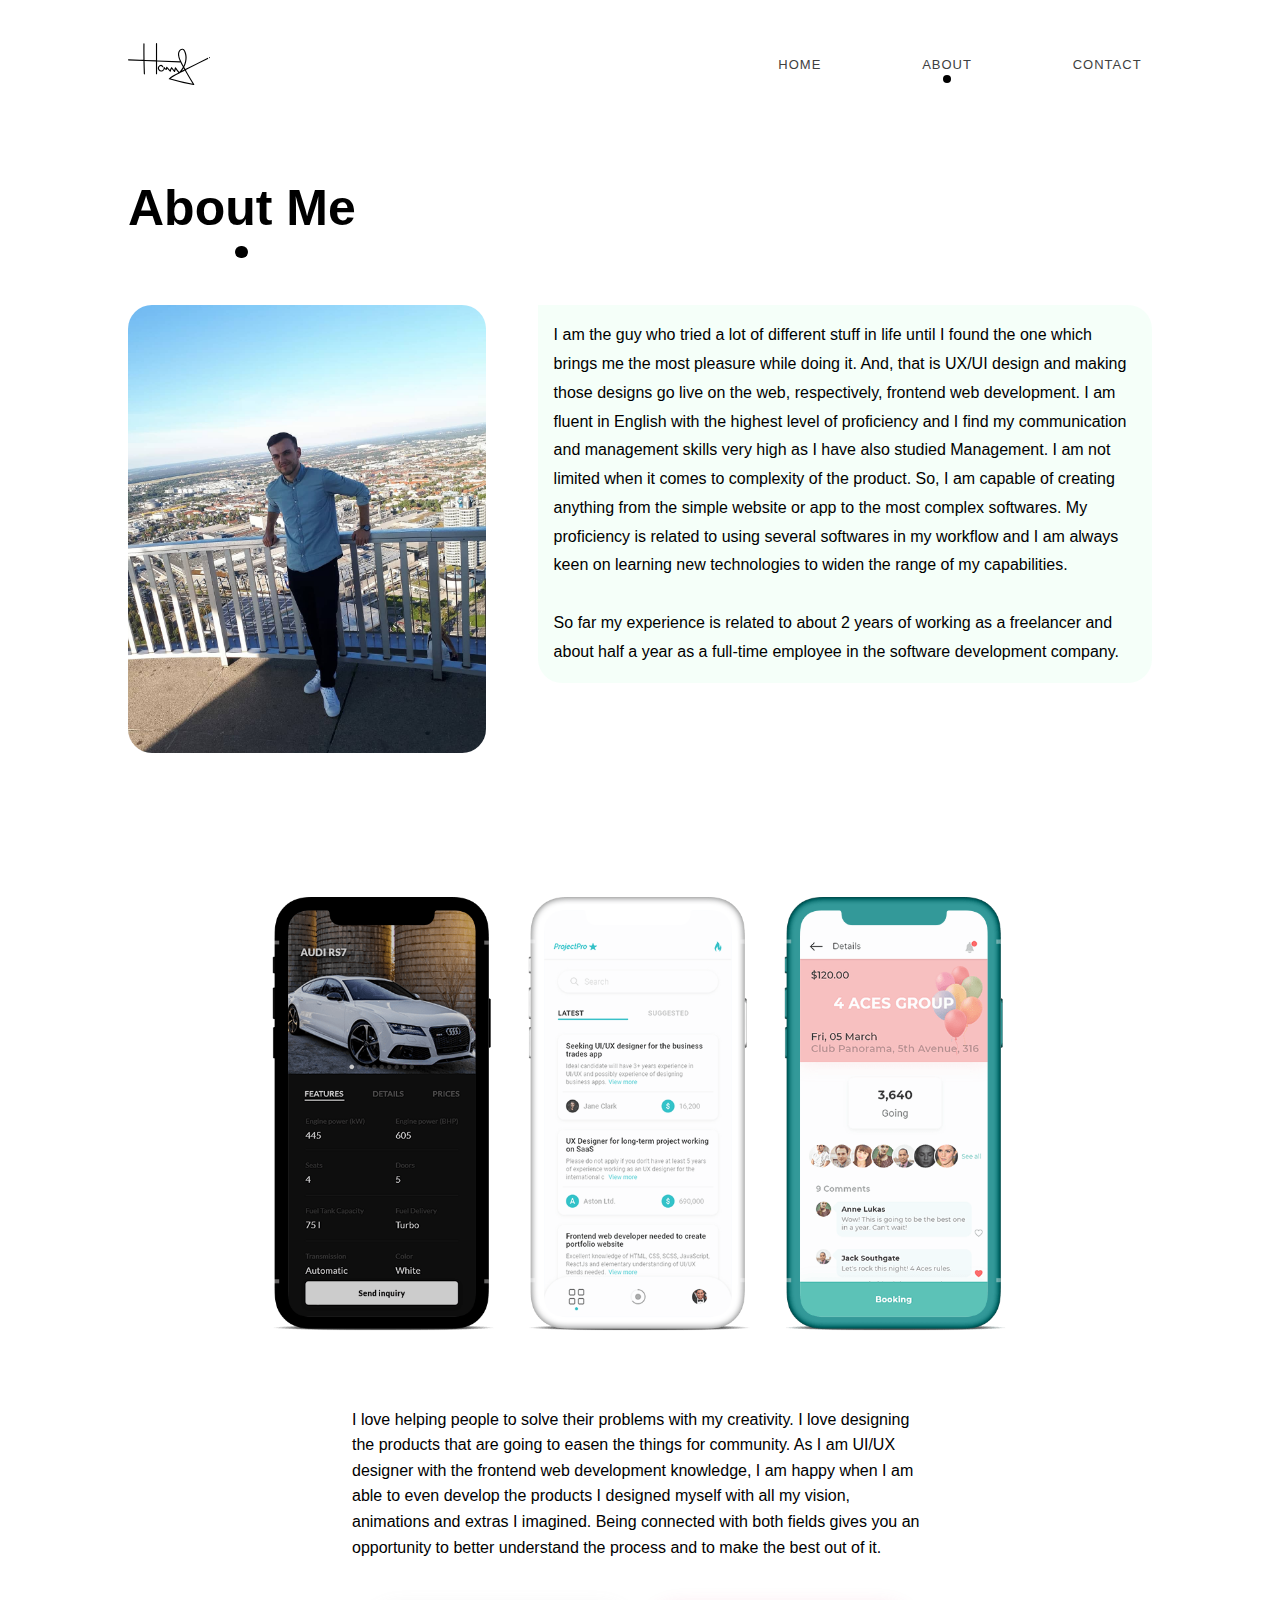
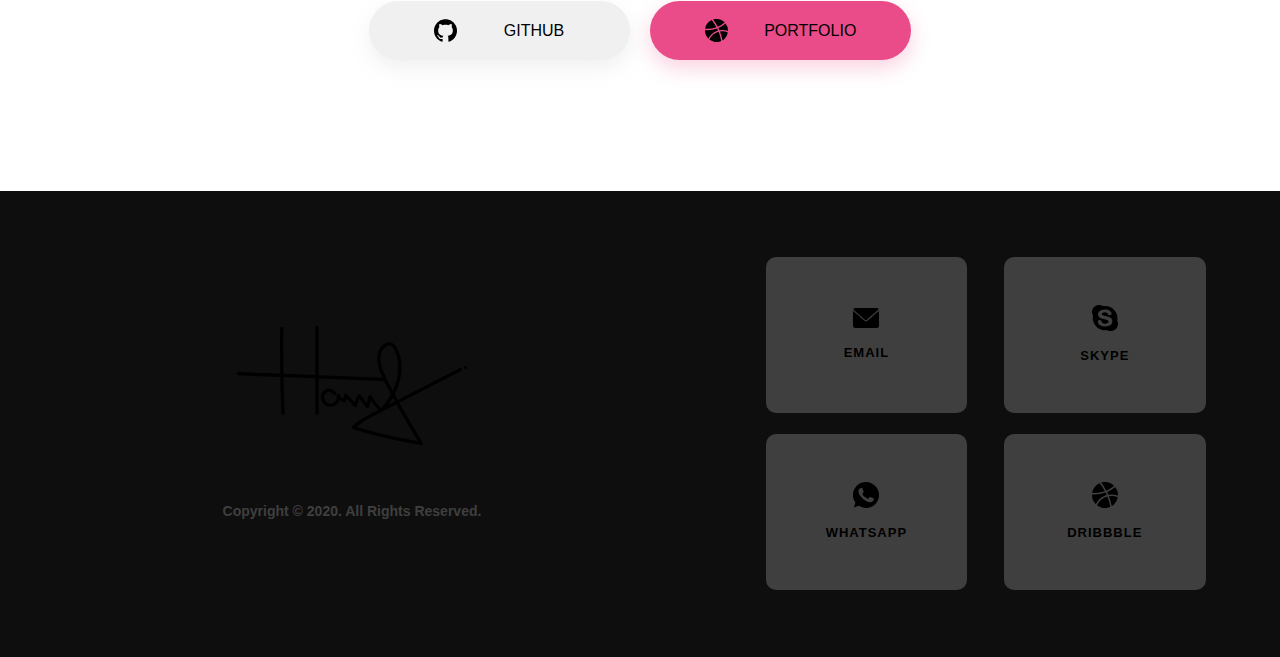
==== about.html @ 8ff00da6 "Add files via upload" ====
<!DOCTYPE html>
<html lang="en">
  <head>
    <meta charset="UTF-8" />
    <meta name="viewport" content="width=device-width, initial-scale=1.0" />
    <meta http-equiv="X-UA-Compatible" content="ie=edge" />
    <meta name="description" content="UX/UI Designer and Frontend Developer" />
    <meta
      name="keywords"
      content="UI,UX,Design,Frontend Development,Frontend Web Development"
    />
    <meta name="author" content="Hasan Softic" />
    <link rel="stylesheet" href="../scss/main.css" />
    <title>Hasan Softic | UX/UI Designer and Frontend Web Developer</title>
  </head>
  <body>
    <!-- Navbar -->
    <header class="nav-container">
      <div id="nav">
      <div class="logo">
        <img src="./assets/logo.svg" alt="signature" />
      </div>
      <div class="js-toggle">
        <div class="line-1"></div>
        <div class="line-2"></div>
      </div>
      <ul class="nav-links">
        <li>
          <a href="index.html">Home</a>
        </li>
        <li class="active">
          <a href="about.html">About</a>
          <div class="circle"></div>
        </li>
        <li>
          <a href="contact.html">Contact</a>
        </li>
      </ul>
    </div>
    </header>
    <main class="wrapper">
      <div class="title">
        <div><h1>About Me</h1></div>
        <div class="divider"></div>
      </div>
      <div class="flex-row">
        <img src="./assets/hasan.jpg" alt="hasansoftic" />
        <p>
          I am the guy who tried a lot of different stuff in life until I found
          the one which brings me the most pleasure while doing it. And, that is
          UX/UI design and making those designs go live on the web,
          respectively, frontend web development. I am fluent in English with
          the highest level of proficiency and I find my communication and
          management skills very high as I have also studied Management. I am
          not limited when it comes to complexity of the product. So, I am
          capable of creating anything from the simple website or app to the
          most complex softwares. My proficiency is related to using several
          softwares in my workflow and I am always keen on learning new
          technologies to widen the range of my capabilities.<br /><br />So far
          my experience is related to about 2 years of working as a freelancer
          and about half a year as a full-time employee in the software
          development company.
        </p>
      </div>
    </main>
    <section class="design">
      <div class="mockups">
        <img src="./assets/black.png" alt="blackmockup" />
        <img src="./assets/white.png" alt="whitemockup" />
        <img src="./assets/green.png" alt="greenmockup" />
      </div>
      <div class="design-info">
        <p>
          I love helping people to solve their problems with my creativity. I
          love designing the products that are going to easen the things for
          community. As I am UI/UX designer with the frontend web development
          knowledge, I am happy when I am able to even develop the products I
          designed myself with all my vision, animations and extras I imagined.
          Being connected with both fields gives you an opportunity to better
          understand the process and to make the best out of it.
        </p>
      </div>
      <div class="buttons">
      <a href="https://github.com/ha7ans" target="_blank">
        <button class="github">
          <img src="./assets/github.svg" alt="github" />
          Github
        </button>
      </a>
      <a href="https://dribbble.com/ha7an" target="_blank">
        <button class="dribbble">
          <img src="./assets/dribbble.svg" alt="dribbble" />
          Portfolio
        </button>
      </a>
    </div>
    </section>
    <footer>
      <div class="copyright">
        <img class="logo" src="./assets/logo.svg" alt="signature" />
        <p>Copyright &copy; 2020. All Rights Reserved.</p>
      </div>
      <div class="contact">
        <a href="mailto:hasan_softic@hotmail.com?subject="Project">
        <div class="card email">
          <img src="./assets/mail.svg" alt="email" />
          <h5>Email</h5>
        </div>
      </a>
        <a href="skype:hasan_softic?chat">
          <div class="card skype">
            <img src="./assets/skype.svg" alt="skype" />
            <h5>Skype</h5>
          </div>
        </a>
        <a
          href="https://api.whatsapp.com/send?phone=38761412992"
          target="_blank"
        >
          <div class="card whatsapp">
            <img src="./assets/whatsapp.svg" alt="whatsapp" />
            <h5>Whatsapp</h5>
          </div>
        </a>
        <a href="https://dribbble.com/ha7an" target="_blank">
          <div class="card dribbble">
            <img src="./assets/dribbble.svg" alt="dribbble" />
            <h5>Dribbble</h5>
          </div>
        </a>
      </div>
    </footer>
    <script src="./nav.js"></script>
  </body>
</html>
---- scss/main.css ----
a:focus,
button:focus {
  outline: none;
}

input:focus,
textarea:focus {
  outline: 1px solid #000;
}

.logo {
  width: 8%;
}

img {
  width: 100%;
  border: none;
}

.pro-image {
  width: 5em;
  margin-bottom: 15%;
}

.contact img {
  width: 2em;
  margin-bottom: 10%;
}

li {
  list-style: none;
  padding-left: 8rem;
}

a {
  cursor: pointer;
  outline: none;
  width: 100%;
  text-transform: uppercase;
  text-decoration: none;
  font-size: 1.3rem;
  color: #3f3f3f;
  font-weight: 400;
  letter-spacing: 1px;
  padding: 0.2em 0.8em;
  -webkit-tap-highlight-color: rgba(0, 0, 0, 0);
}

.circle {
  background: #000;
  width: 0.5em;
  height: 0.5em;
  border-radius: 50%;
  margin: auto;
  -webkit-animation: animate ease-in-out 2s;
          animation: animate ease-in-out 2s;
}

@-webkit-keyframes animate {
  0% {
    background-color: #fff;
    border-radius: 0;
  }
  50% {
    background-color: #999;
    border-radius: 20%;
  }
  100% {
    background-color: #000;
    border-radius: 50%;
  }
}

@keyframes animate {
  0% {
    background-color: #fff;
    border-radius: 0;
  }
  50% {
    background-color: #999;
    border-radius: 20%;
  }
  100% {
    background-color: #000;
    border-radius: 50%;
  }
}

.divider {
  width: 0.8em;
  height: 0.8em;
  background: #000;
  border-radius: 50%;
  margin: 1% auto 7%;
}

* {
  margin: 0;
  padding: 0;
  -webkit-box-sizing: border-box;
          box-sizing: border-box;
}

html,
body {
  margin: 0;
  padding: 0;
  overflow-x: hidden;
}

html {
  font-size: 10px;
}

body {
  font-family: "Montserrat", sans-serif;
  width: 100%;
  font-size: 1.6rem;
  line-height: 1.4;
  position: relative;
}

/* Navbar */
.nav-container {
  max-width: 80%;
  margin: 0 auto;
}

.nav-container #nav {
  width: 100%;
  height: 15vh;
  display: -webkit-box;
  display: -ms-flexbox;
  display: flex;
  -webkit-box-pack: justify;
      -ms-flex-pack: justify;
          justify-content: space-between;
  -webkit-box-align: center;
      -ms-flex-align: center;
          align-items: center;
}

.nav-container .nav-links {
  display: -webkit-box;
  display: -ms-flexbox;
  display: flex;
  -webkit-box-pack: justify;
      -ms-flex-pack: justify;
          justify-content: space-between;
}

/* Main Section */
main {
  width: 80%;
  display: -webkit-box;
  display: -ms-flexbox;
  display: flex;
  -webkit-box-pack: justify;
      -ms-flex-pack: justify;
          justify-content: space-between;
  margin: 3% auto -2%;
}

main .main-section {
  width: 100%;
}

main .main-section h5 {
  font-size: 1.4rem;
  font-weight: 700;
  margin-bottom: 1em;
}

main .main-section h2 {
  font-size: 3.3rem;
  line-height: 1;
  text-transform: uppercase;
  margin-bottom: 4rem;
  letter-spacing: 0.1rem;
  background: #9cfcc5;
  background: -webkit-gradient(linear, left top, right top, from(#9cfcc5), color-stop(20%, #fff), to(#fff));
  background: linear-gradient(90deg, #9cfcc5 0%, #fff 20%, #fff 100%);
  border: none;
  border-radius: 5px;
  padding: 0.6rem 1rem;
}

main .main-section p {
  font-size: 1.6rem;
  color: #3f3f3f;
  font-weight: 400;
  margin-bottom: 0.5em;
}

main .main-section .button {
  width: 50%;
  border: 1px solid #000;
  border-radius: 50px;
  padding: 2%;
  margin-top: 8%;
}

main .main-section .button:hover {
  background: #9cfcc5;
  border: none;
  -webkit-box-shadow: 0 6px 16px rgba(156, 252, 197, 0.2);
          box-shadow: 0 6px 16px rgba(156, 252, 197, 0.2);
}

main .main-section .button a {
  display: -webkit-box;
  display: -ms-flexbox;
  display: flex;
  -webkit-box-pack: center;
      -ms-flex-pack: center;
          justify-content: center;
  color: #000;
  font-weight: 600;
}

main .main-section .myimage {
  width: 40%;
  border-radius: 50%;
  padding: 5%;
  background: -webkit-gradient(linear, left bottom, left top, from(rgba(156, 252, 197, 0.25)), color-stop(50%, #fff), to(#fff));
  background: linear-gradient(360deg, rgba(156, 252, 197, 0.25) 0%, #fff 50%, #fff 100%);
}

/* Why Me Section */
.why-me {
  width: 90%;
  margin: 0 auto 5%;
  padding: 5%;
}

.why-me h4 {
  color: #000;
  font-size: 1.8rem;
  letter-spacing: 0.5px;
  display: -webkit-box;
  display: -ms-flexbox;
  display: flex;
  -webkit-box-pack: center;
      -ms-flex-pack: center;
          justify-content: center;
}

.why-me h3 {
  font-size: 1.6rem;
  color: #000;
  text-transform: uppercase;
  margin-bottom: 3%;
}

.why-me p {
  font-size: 1.5rem;
  color: #3f3f3f;
  font-weight: 400;
  text-align: center;
}

.pro {
  width: 30%;
  background: #fff;
  border-radius: 5%;
  -webkit-box-shadow: 0 3px 9px rgba(128, 128, 128, 0.1);
          box-shadow: 0 3px 9px rgba(128, 128, 128, 0.1);
  padding: 5%;
  display: -webkit-box;
  display: -ms-flexbox;
  display: flex;
  -webkit-box-orient: vertical;
  -webkit-box-direction: normal;
      -ms-flex-direction: column;
          flex-direction: column;
  -webkit-box-pack: center;
      -ms-flex-pack: center;
          justify-content: center;
  -webkit-box-align: center;
      -ms-flex-align: center;
          align-items: center;
  -webkit-transition: 1s all ease-in-out;
  transition: 1s all ease-in-out;
}

.pro:hover {
  -webkit-box-shadow: 0 30px 60px rgba(128, 128, 128, 0.1);
          box-shadow: 0 30px 60px rgba(128, 128, 128, 0.1);
}

.flex-row {
  display: -webkit-box;
  display: -ms-flexbox;
  display: flex;
  -webkit-box-pack: justify;
      -ms-flex-pack: justify;
          justify-content: space-between;
}

/* My Approach */
.my-approach {
  display: -webkit-box;
  display: -ms-flexbox;
  display: flex;
  -webkit-box-pack: space-evenly;
      -ms-flex-pack: space-evenly;
          justify-content: space-evenly;
  -webkit-box-align: center;
      -ms-flex-align: center;
          align-items: center;
  padding: 0 10%;
  margin-bottom: 5%;
}

.my-approach .approach {
  width: 50%;
  display: -webkit-box;
  display: -ms-flexbox;
  display: flex;
  -webkit-box-pack: space-evenly;
      -ms-flex-pack: space-evenly;
          justify-content: space-evenly;
  -webkit-box-align: center;
      -ms-flex-align: center;
          align-items: center;
}

.my-approach .approach p {
  width: 75%;
  background: rgba(156, 252, 197, 0.1);
  padding: 1em;
  border-radius: 1em;
  font-size: 1.6rem;
  color: #000;
  font-weight: 400;
  line-height: 1.8;
}

.my-approach .mockup {
  width: 40%;
}

/* Footer */
footer {
  width: 100%;
  background: #0e0e0e;
  display: -webkit-box;
  display: -ms-flexbox;
  display: flex;
  -webkit-box-pack: justify;
      -ms-flex-pack: justify;
          justify-content: space-between;
  -webkit-box-align: center;
      -ms-flex-align: center;
          align-items: center;
  padding: 5%;
}

footer .copyright {
  width: 50%;
  display: -webkit-box;
  display: -ms-flexbox;
  display: flex;
  -webkit-box-orient: vertical;
  -webkit-box-direction: normal;
      -ms-flex-direction: column;
          flex-direction: column;
  -webkit-box-pack: justify;
      -ms-flex-pack: justify;
          justify-content: space-between;
  -webkit-box-align: center;
      -ms-flex-align: center;
          align-items: center;
}

footer .copyright .logo {
  width: 40%;
  margin-bottom: 10%;
}

footer .copyright p {
  color: #3f3f3f;
  font-size: 1.4rem;
  font-weight: 600;
}

footer .contact {
  width: 40%;
  display: -ms-grid;
  display: grid;
  -ms-grid-columns: (1fr)[2];
      grid-template-columns: repeat(2, 1fr);
  grid-gap: 1em;
  -webkit-box-pack: center;
      -ms-flex-pack: center;
          justify-content: center;
  -webkit-box-align: center;
      -ms-flex-align: center;
          align-items: center;
}

footer .contact h5 {
  color: #000;
  font-size: 1.3rem;
  font-weight: 600;
}

footer .card {
  width: 100%;
  height: 12em;
  background: #3f3f3f;
  border-radius: 10px;
  display: -webkit-box;
  display: -ms-flexbox;
  display: flex;
  -webkit-box-orient: vertical;
  -webkit-box-direction: normal;
      -ms-flex-direction: column;
          flex-direction: column;
  -webkit-box-pack: center;
      -ms-flex-pack: center;
          justify-content: center;
  -webkit-box-align: center;
      -ms-flex-align: center;
          align-items: center;
  padding: 20% 10%;
}

footer .card:hover {
  background: #999;
}

/* About Me */
.wrapper {
  margin-bottom: 10%;
  display: -webkit-box;
  display: -ms-flexbox;
  display: flex;
  -webkit-box-orient: vertical;
  -webkit-box-direction: normal;
      -ms-flex-direction: column;
          flex-direction: column;
  -webkit-box-align: start;
      -ms-flex-align: start;
          align-items: flex-start;
}

.wrapper h1 {
  font-size: 5rem;
}

.wrapper .flex-row {
  margin-top: 3%;
  display: -webkit-box;
  display: -ms-flexbox;
  display: flex;
  -webkit-box-pack: justify;
      -ms-flex-pack: justify;
          justify-content: space-between;
  -webkit-box-align: center;
      -ms-flex-align: center;
          align-items: center;
}

.wrapper .flex-row p {
  width: 60%;
  font-size: 1.6rem;
  color: #000;
  line-height: 1.8;
  background: rgba(156, 252, 197, 0.1);
  padding: 1em;
  border-radius: 0 1.5em 1.5em 1.5em;
  -ms-flex-item-align: start;
      align-self: flex-start;
}

.wrapper .flex-row img {
  width: 35%;
  border-radius: 1.5em;
  -ms-flex-item-align: start;
      align-self: flex-start;
}

.design {
  width: 100%;
  display: -webkit-box;
  display: -ms-flexbox;
  display: flex;
  -webkit-box-orient: vertical;
  -webkit-box-direction: normal;
      -ms-flex-direction: column;
          flex-direction: column;
  -webkit-box-pack: center;
      -ms-flex-pack: center;
          justify-content: center;
  -webkit-box-align: center;
      -ms-flex-align: center;
          align-items: center;
  margin-bottom: 10%;
}

.design .mockups {
  width: 100%;
  display: -webkit-box;
  display: -ms-flexbox;
  display: flex;
  -webkit-box-pack: center;
      -ms-flex-pack: center;
          justify-content: center;
  margin-bottom: 5%;
}

.design .mockups img {
  width: 20%;
}

.design .mockups img:hover {
  -webkit-transform: translateY(-5%);
          transform: translateY(-5%);
  -webkit-transition: ease-in 400ms;
  transition: ease-in 400ms;
}

.design .design-info {
  width: 45%;
  margin-bottom: 3%;
}

.design .design-info p {
  font-size: 1.6rem;
  color: #000;
  line-height: 1.6;
}

.design .buttons {
  width: 100%;
  display: -webkit-box;
  display: -ms-flexbox;
  display: flex;
  -webkit-box-pack: center;
      -ms-flex-pack: center;
          justify-content: center;
  -webkit-box-align: center;
      -ms-flex-align: center;
          align-items: center;
}

.design a {
  width: 22%;
  display: -webkit-box;
  display: -ms-flexbox;
  display: flex;
  -webkit-box-pack: center;
      -ms-flex-pack: center;
          justify-content: center;
}

.design button {
  cursor: pointer;
  width: 100%;
  padding: 7%;
  border-radius: 50px;
  border: none;
  font-size: 1.6rem;
  text-transform: uppercase;
  color: #000;
  font-weight: 500;
  display: -webkit-box;
  display: -ms-flexbox;
  display: flex;
  -webkit-box-pack: space-evenly;
      -ms-flex-pack: space-evenly;
          justify-content: space-evenly;
  -webkit-box-align: center;
      -ms-flex-align: center;
          align-items: center;
}

.design img {
  width: 10%;
}

.design .dribbble {
  background: #ea4c89;
  -webkit-box-shadow: 0 8px 20px rgba(234, 76, 137, 0.25);
          box-shadow: 0 8px 20px rgba(234, 76, 137, 0.25);
}

.design .dribbble:hover {
  background: rgba(234, 76, 137, 0.9);
}

.design .github {
  background: rgba(153, 153, 153, 0.15);
  -webkit-box-shadow: 0 8px 20px rgba(153, 153, 153, 0.15);
          box-shadow: 0 8px 20px rgba(153, 153, 153, 0.15);
}

.design .github:hover {
  background: rgba(153, 153, 153, 0.2);
}

/* Contact */
.contact-wrapper {
  margin-top: 3%;
  display: -webkit-box;
  display: -ms-flexbox;
  display: flex;
  -webkit-box-pack: justify;
      -ms-flex-pack: justify;
          justify-content: space-between;
  -webkit-box-align: center;
      -ms-flex-align: center;
          align-items: center;
}

.contact-wrapper p {
  width: 40%;
  font-size: 1.6rem;
  color: #000;
  line-height: 1.8;
  background: rgba(156, 252, 197, 0.1);
  padding: 1em;
  border-radius: 0 1.5em 1.5em 1.5em;
  -ms-flex-item-align: start;
      align-self: flex-start;
}

.contact-wrapper img {
  width: 55%;
  border-radius: 1.5em;
  -ms-flex-item-align: start;
      align-self: flex-start;
  z-index: 0;
}

.contact-form {
  margin: -20% 10% 10%;
  width: 70%;
  background: #fff;
  -webkit-box-shadow: 0 20px 40px rgba(160, 160, 160, 0.1);
          box-shadow: 0 20px 40px rgba(160, 160, 160, 0.1);
  border-radius: 1.5em;
  position: relative;
  padding: 5em;
}

.contact-form form {
  display: -webkit-box;
  display: -ms-flexbox;
  display: flex;
  -webkit-box-orient: vertical;
  -webkit-box-direction: normal;
      -ms-flex-direction: column;
          flex-direction: column;
}

.contact-form label {
  font-size: 1.6rem;
  color: #000;
  margin-bottom: 0.5em;
}

.contact-form input,
.contact-form textarea {
  width: 40%;
  border: 1px solid #dfdfdf;
  border-radius: 0.3em;
  font-family: "Montserrat", sans-serif;
  font-size: 1.6rem;
  padding: 2%;
  margin-bottom: 2em;
}

.contact-form input::-webkit-input-placeholder {
  font-family: "Montserrat", sans-serif;
  font-size: 1.6rem;
  opacity: 0.4;
}

.contact-form input:-ms-input-placeholder {
  font-family: "Montserrat", sans-serif;
  font-size: 1.6rem;
  opacity: 0.4;
}

.contact-form input::-ms-input-placeholder {
  font-family: "Montserrat", sans-serif;
  font-size: 1.6rem;
  opacity: 0.4;
}

.contact-form input::placeholder {
  font-family: "Montserrat", sans-serif;
  font-size: 1.6rem;
  opacity: 0.4;
}

.contact-form textarea {
  width: 100%;
  resize: none;
  font-family: "Montserrat", sans-serif;
  font-size: 1.6rem;
}

.contact-form textarea::-webkit-input-placeholder {
  opacity: 0.4;
}

.contact-form textarea:-ms-input-placeholder {
  opacity: 0.4;
}

.contact-form textarea::-ms-input-placeholder {
  opacity: 0.4;
}

.contact-form textarea::placeholder {
  opacity: 0.4;
}

.contact-form .submit {
  width: 25%;
  -ms-flex-item-align: end;
      align-self: flex-end;
}

.contact-form .submit .send {
  cursor: pointer;
  width: 100%;
  border: none;
  background: #9cfcc5;
  -webkit-box-shadow: 0 10px 30px rgba(156, 252, 197, 0.2);
          box-shadow: 0 10px 30px rgba(156, 252, 197, 0.2);
  border-radius: 50px;
  padding: 1.2em;
  font-size: 1.6rem;
  font-weight: 500;
}

.contact-form .submit .send:hover {
  background: #97f0c1;
}

/* Media Queries */
@media only screen and (min-width: 350px) and (max-width: 500px) {
  /* Navbar */
  #nav .logo {
    width: 25%;
  }
  #nav .js-toggle {
    background: #fff;
    border-radius: 50%;
    -webkit-box-shadow: 0 1px 9px rgba(153, 153, 153, 0.1);
            box-shadow: 0 1px 9px rgba(153, 153, 153, 0.1);
    padding: 4% 2.5%;
    position: fixed;
    right: 7%;
    z-index: 5;
  }
  #nav .js-toggle div {
    width: 2.6rem;
    height: 0.5rem;
    background-color: #000;
    margin: 0.5rem;
    border-radius: 3px;
    -webkit-transition: all 0.5s ease;
    transition: all 0.5s ease;
  }
  #nav .nav-links {
    position: fixed;
    right: 0px;
    height: 85vh;
    top: 15vh;
    -webkit-box-orient: vertical;
    -webkit-box-direction: normal;
        -ms-flex-direction: column;
            flex-direction: column;
    -webkit-box-pack: space-evenly;
        -ms-flex-pack: space-evenly;
            justify-content: space-evenly;
    -webkit-box-align: center;
        -ms-flex-align: center;
            align-items: center;
    background: #fff;
    width: 100%;
    -webkit-transform: translateX(100%);
            transform: translateX(100%);
    -webkit-transition: -webkit-transform 0.5s ease-in;
    transition: -webkit-transform 0.5s ease-in;
    transition: transform 0.5s ease-in;
    transition: transform 0.5s ease-in, -webkit-transform 0.5s ease-in;
    z-index: 5;
  }
  #nav .nav-links li {
    width: 100%;
    text-align: center;
    padding: 5rem 0;
    opacity: 0;
  }
  #nav .nav-links li.fade {
    opacity: 1;
  }
  #nav .nav-links a {
    font-size: 1.4rem;
  }
  #nav .nav-active {
    -webkit-transform: translateX(0);
            transform: translateX(0);
  }
  #nav .nav-links li:nth-child(1) {
    -webkit-transition: all 0.5s ease 0.2s;
    transition: all 0.5s ease 0.2s;
  }
  #nav .nav-links li:nth-child(2) {
    -webkit-transition: all 0.5s ease 0.5s;
    transition: all 0.5s ease 0.5s;
  }
  #nav .nav-links li:nth-child(3) {
    -webkit-transition: all 0.5s ease 0.8s;
    transition: all 0.5s ease 0.8s;
  }
  #nav .close .line-1 {
    -webkit-transform: rotate(-45deg) translate(-3px, 4px);
            transform: rotate(-45deg) translate(-3px, 4px);
  }
  #nav .close .line-2 {
    -webkit-transform: rotate(45deg) translate(-3px, -4px);
            transform: rotate(45deg) translate(-3px, -4px);
  }
  /* Main Section */
  main {
    width: 80%;
    display: -webkit-box;
    display: -ms-flexbox;
    display: flex;
    -webkit-box-orient: vertical;
    -webkit-box-direction: normal;
        -ms-flex-direction: column;
            flex-direction: column;
    -webkit-box-pack: justify;
        -ms-flex-pack: justify;
            justify-content: space-between;
    margin: 3% auto -2%;
  }
  main .main-section {
    width: 100%;
  }
  main .main-section h5 {
    font-size: 1.4rem;
    font-weight: 700;
    margin-bottom: 1em;
  }
  main .main-section h2 {
    font-size: 2.8rem;
    line-height: 1;
    text-transform: uppercase;
    margin-bottom: 4rem;
    letter-spacing: 0.1rem;
    background: #9cfcc5;
    background: -webkit-gradient(linear, left top, right top, from(#9cfcc5), color-stop(30%, #fff), to(#fff));
    background: linear-gradient(90deg, #9cfcc5 0%, #fff 30%, #fff 100%);
    border: none;
    border-radius: 5px;
    padding: 0.6rem 1rem;
  }
  main .main-section p {
    font-size: 1.4rem;
    color: #000;
    font-weight: 400;
    line-height: 1.6;
    margin-bottom: 0.5em;
  }
  main .main-section .button {
    width: 100%;
    background: #9cfcc5;
    -webkit-box-shadow: 0 10px 30px rgba(156, 252, 197, 0.15);
            box-shadow: 0 10px 30px rgba(156, 252, 197, 0.15);
    border: none;
    padding: 5%;
    margin: 8% 0 15%;
  }
  main .main-section .button a {
    display: -webkit-box;
    display: -ms-flexbox;
    display: flex;
    -webkit-box-pack: center;
        -ms-flex-pack: center;
            justify-content: center;
    color: #000;
    font-weight: 600;
  }
  main .myimage {
    width: 100%;
    margin-bottom: 10%;
  }
  main .myimage .image {
    width: 100%;
  }
  /* Why Me Section */
  .why-me {
    width: 90%;
    margin: 20% auto 5%;
    padding: 5%;
  }
  .why-me > h4 {
    text-align: center;
    margin-bottom: 5%;
  }
  .why-me .divider {
    margin-bottom: 15%;
  }
  .pro {
    width: 100%;
    background: #fff;
    border-radius: 5%;
    -webkit-box-shadow: 0 3px 9px rgba(128, 128, 128, 0.1);
            box-shadow: 0 3px 9px rgba(128, 128, 128, 0.1);
    padding: 10%;
    margin-bottom: 10%;
    display: -webkit-box;
    display: -ms-flexbox;
    display: flex;
    -webkit-box-orient: vertical;
    -webkit-box-direction: normal;
        -ms-flex-direction: column;
            flex-direction: column;
    -webkit-box-pack: center;
        -ms-flex-pack: center;
            justify-content: center;
    -webkit-box-align: center;
        -ms-flex-align: center;
            align-items: center;
    -webkit-transition: 1s all ease-in-out;
    transition: 1s all ease-in-out;
  }
  .pro:hover {
    -webkit-box-shadow: 0 30px 60px rgba(128, 128, 128, 0.1);
            box-shadow: 0 30px 60px rgba(128, 128, 128, 0.1);
  }
  .flex-row {
    display: -webkit-box;
    display: -ms-flexbox;
    display: flex;
    -webkit-box-orient: vertical;
    -webkit-box-direction: normal;
        -ms-flex-direction: column;
            flex-direction: column;
    -webkit-box-pack: justify;
        -ms-flex-pack: justify;
            justify-content: space-between;
  }
  /* My Approach */
  .my-approach {
    display: -webkit-box;
    display: -ms-flexbox;
    display: flex;
    -webkit-box-orient: vertical;
    -webkit-box-direction: reverse;
        -ms-flex-direction: column-reverse;
            flex-direction: column-reverse;
    -webkit-box-pack: space-evenly;
        -ms-flex-pack: space-evenly;
            justify-content: space-evenly;
    -webkit-box-align: center;
        -ms-flex-align: center;
            align-items: center;
    margin-bottom: 15%;
  }
  .my-approach .approach {
    width: 100%;
    display: -webkit-box;
    display: -ms-flexbox;
    display: flex;
    -webkit-box-pack: space-evenly;
        -ms-flex-pack: space-evenly;
            justify-content: space-evenly;
    -webkit-box-align: center;
        -ms-flex-align: center;
            align-items: center;
  }
  .my-approach .approach p {
    width: 100%;
  }
  .my-approach .mockup {
    width: 100%;
  }
  footer {
    display: -webkit-box;
    display: -ms-flexbox;
    display: flex;
    -webkit-box-orient: vertical;
    -webkit-box-direction: reverse;
        -ms-flex-direction: column-reverse;
            flex-direction: column-reverse;
    -webkit-box-pack: justify;
        -ms-flex-pack: justify;
            justify-content: space-between;
    -webkit-box-align: center;
        -ms-flex-align: center;
            align-items: center;
    padding: 10% 0;
  }
  footer .copyright {
    width: 100%;
  }
  footer .copyright .logo {
    width: 50%;
    margin-bottom: 10%;
  }
  footer .copyright p {
    color: #3f3f3f;
    font-size: 1.4rem;
    font-weight: 600;
  }
  footer .contact {
    width: 100%;
    padding: 0 5%;
    margin-bottom: 10%;
    display: -ms-grid;
    display: grid;
    -ms-grid-columns: (1fr)[2];
        grid-template-columns: repeat(2, 1fr);
    grid-gap: 0;
    -webkit-box-pack: center;
        -ms-flex-pack: center;
            justify-content: center;
    -webkit-box-align: center;
        -ms-flex-align: center;
            align-items: center;
  }
  footer .contact h5 {
    color: #000;
    font-size: 1.3rem;
    font-weight: 600;
  }
  footer .card {
    width: 100%;
    height: 10em;
    background: #3f3f3f;
    border-radius: 10px;
    display: -webkit-box;
    display: -ms-flexbox;
    display: flex;
    -webkit-box-orient: vertical;
    -webkit-box-direction: normal;
        -ms-flex-direction: column;
            flex-direction: column;
    -webkit-box-pack: center;
        -ms-flex-pack: center;
            justify-content: center;
    -webkit-box-align: center;
        -ms-flex-align: center;
            align-items: center;
    padding: 20% 10%;
    margin-bottom: 5%;
  }
  /* About Me */
  .wrapper {
    width: 100%;
    margin-bottom: 10%;
    display: -webkit-box;
    display: -ms-flexbox;
    display: flex;
    -webkit-box-orient: vertical;
    -webkit-box-direction: normal;
        -ms-flex-direction: column;
            flex-direction: column;
    -webkit-box-align: center;
        -ms-flex-align: center;
            align-items: center;
  }
  .wrapper h1 {
    font-size: 4rem;
  }
  .wrapper .flex-row {
    width: 100%;
    margin-top: 10%;
    display: -webkit-box;
    display: -ms-flexbox;
    display: flex;
    -webkit-box-pack: justify;
        -ms-flex-pack: justify;
            justify-content: space-between;
    -webkit-box-align: center;
        -ms-flex-align: center;
            align-items: center;
  }
  .wrapper .flex-row p {
    width: 100%;
    font-size: 1.6rem;
    line-height: 1.6;
    padding: 20% 2em 2em;
    margin-top: -10%;
    border-radius: 1.5em;
    z-index: 0;
  }
  .wrapper .flex-row img {
    width: 80%;
    -ms-flex-item-align: center;
        -ms-grid-row-align: center;
        align-self: center;
    border-radius: 5%;
    -webkit-box-shadow: 0 20px 60px rgba(63, 63, 63, 0.15);
            box-shadow: 0 20px 60px rgba(63, 63, 63, 0.15);
    z-index: 1;
  }
  .design {
    width: 100%;
  }
  .design .mockups {
    width: 100%;
  }
  .design .mockups img {
    width: 33%;
  }
  .design .design-info {
    width: 80%;
    margin-bottom: 10%;
  }
  .design .buttons {
    width: 100%;
    padding: 0 5%;
    margin-bottom: 10%;
  }
  .design a {
    width: 100%;
  }
  .design img {
    width: 18%;
  }
  .design .dribbble {
    background: #ea4c89;
    -webkit-box-shadow: 0 8px 20px rgba(234, 76, 137, 0.25);
            box-shadow: 0 8px 20px rgba(234, 76, 137, 0.25);
    padding: 10%;
    font-size: 1.3rem;
  }
  .design .github {
    background: rgba(153, 153, 153, 0.15);
    -webkit-box-shadow: 0 8px 20px rgba(153, 153, 153, 0.15);
            box-shadow: 0 8px 20px rgba(153, 153, 153, 0.15);
    padding: 10%;
    font-size: 1.3rem;
  }
  /* Contact */
  .contact-wrapper {
    margin-top: 10%;
    display: -webkit-box;
    display: -ms-flexbox;
    display: flex;
    -webkit-box-orient: vertical;
    -webkit-box-direction: normal;
        -ms-flex-direction: column;
            flex-direction: column;
    -webkit-box-pack: justify;
        -ms-flex-pack: justify;
            justify-content: space-between;
    -webkit-box-align: center;
        -ms-flex-align: center;
            align-items: center;
  }
  .contact-wrapper p {
    width: 80%;
    -ms-flex-item-align: center;
        -ms-grid-row-align: center;
        align-self: center;
    margin-bottom: 10%;
  }
  .contact-wrapper img {
    width: 100%;
    border-radius: 0;
    z-index: 0;
  }
  .contact-form {
    margin: -20% auto 0;
    width: 100%;
    background: #fff;
    -webkit-box-shadow: 0 3px 9px rgba(160, 160, 160, 0.3);
            box-shadow: 0 3px 9px rgba(160, 160, 160, 0.3);
    border-radius: 2em 2em 0 0;
    position: relative;
    padding: 3em;
  }
  .contact-form input,
  .contact-form textarea {
    width: 100%;
    padding: 6%;
  }
  .contact-form .submit {
    width: 100%;
    margin-top: 10%;
  }
  .contact-form .submit .send {
    width: 100%;
  }
}

@media only screen and (max-width: 350px) {
  /* Navbar */
  #nav .logo {
    width: 25%;
  }
  #nav .js-toggle {
    background: #fff;
    border-radius: 50%;
    -webkit-box-shadow: 0 1px 9px rgba(153, 153, 153, 0.1);
            box-shadow: 0 1px 9px rgba(153, 153, 153, 0.1);
    padding: 4% 2.5%;
    position: fixed;
    right: 7%;
    z-index: 5;
  }
  #nav .js-toggle div {
    width: 2.6rem;
    height: 0.5rem;
    background-color: #000;
    margin: 0.5rem;
    border-radius: 3px;
    -webkit-transition: all 0.5s ease;
    transition: all 0.5s ease;
  }
  #nav .nav-links {
    position: fixed;
    right: 0px;
    height: 85vh;
    top: 15vh;
    -webkit-box-orient: vertical;
    -webkit-box-direction: normal;
        -ms-flex-direction: column;
            flex-direction: column;
    -webkit-box-pack: space-evenly;
        -ms-flex-pack: space-evenly;
            justify-content: space-evenly;
    -webkit-box-align: center;
        -ms-flex-align: center;
            align-items: center;
    background: #fff;
    width: 100%;
    -webkit-transform: translateX(100%);
            transform: translateX(100%);
    -webkit-transition: -webkit-transform 0.5s ease-in;
    transition: -webkit-transform 0.5s ease-in;
    transition: transform 0.5s ease-in;
    transition: transform 0.5s ease-in, -webkit-transform 0.5s ease-in;
    z-index: 5;
  }
  #nav .nav-links li {
    width: 100%;
    text-align: center;
    padding: 5rem 0;
    opacity: 0;
  }
  #nav .nav-links li.fade {
    opacity: 1;
  }
  #nav .nav-links a {
    font-size: 1.4rem;
  }
  #nav .nav-active {
    -webkit-transform: translateX(0);
            transform: translateX(0);
  }
  #nav .nav-links li:nth-child(1) {
    -webkit-transition: all 0.5s ease 0.2s;
    transition: all 0.5s ease 0.2s;
  }
  #nav .nav-links li:nth-child(2) {
    -webkit-transition: all 0.5s ease 0.5s;
    transition: all 0.5s ease 0.5s;
  }
  #nav .nav-links li:nth-child(3) {
    -webkit-transition: all 0.5s ease 0.8s;
    transition: all 0.5s ease 0.8s;
  }
  #nav .close .line-1 {
    -webkit-transform: rotate(-45deg) translate(-3px, 4px);
            transform: rotate(-45deg) translate(-3px, 4px);
  }
  #nav .close .line-2 {
    -webkit-transform: rotate(45deg) translate(-3px, -4px);
            transform: rotate(45deg) translate(-3px, -4px);
  }
  /* Main Section */
  main {
    width: 80%;
    display: -webkit-box;
    display: -ms-flexbox;
    display: flex;
    -webkit-box-orient: vertical;
    -webkit-box-direction: normal;
        -ms-flex-direction: column;
            flex-direction: column;
    -webkit-box-pack: justify;
        -ms-flex-pack: justify;
            justify-content: space-between;
    margin: 3% auto -2%;
  }
  main .main-section {
    width: 100%;
  }
  main .main-section h5 {
    font-size: 1.4rem;
    font-weight: 700;
    margin-bottom: 1em;
  }
  main .main-section h2 {
    font-size: 2rem;
    line-height: 1;
    text-transform: uppercase;
    margin-bottom: 4rem;
    letter-spacing: 0.1rem;
    background: #9cfcc5;
    background: -webkit-gradient(linear, left top, right top, from(#9cfcc5), color-stop(30%, #fff), to(#fff));
    background: linear-gradient(90deg, #9cfcc5 0%, #fff 30%, #fff 100%);
    border: none;
    border-radius: 5px;
    padding: 0.6rem 1rem;
  }
  main .main-section p {
    font-size: 1.4rem;
    color: #000;
    font-weight: 400;
    line-height: 1.6;
    margin-bottom: 0.5em;
  }
  main .main-section .button {
    width: 100%;
    background: #9cfcc5;
    -webkit-box-shadow: 0 10px 30px rgba(156, 252, 197, 0.15);
            box-shadow: 0 10px 30px rgba(156, 252, 197, 0.15);
    border: none;
    padding: 5%;
    margin: 8% 0 15%;
  }
  main .main-section .button a {
    display: -webkit-box;
    display: -ms-flexbox;
    display: flex;
    -webkit-box-pack: center;
        -ms-flex-pack: center;
            justify-content: center;
    color: #000;
    font-weight: 600;
  }
  main .myimage {
    width: 100%;
    margin-bottom: 10%;
  }
  main .myimage .image {
    width: 100%;
  }
  /* Why Me Section */
  .why-me {
    width: 90%;
    margin: 20% auto 5%;
    padding: 5%;
  }
  .why-me > h4 {
    text-align: center;
    margin-bottom: 5%;
  }
  .why-me .divider {
    margin-bottom: 15%;
  }
  .pro {
    width: 100%;
    background: #fff;
    border-radius: 5%;
    -webkit-box-shadow: 0 3px 9px rgba(128, 128, 128, 0.1);
            box-shadow: 0 3px 9px rgba(128, 128, 128, 0.1);
    padding: 10%;
    margin-bottom: 10%;
    display: -webkit-box;
    display: -ms-flexbox;
    display: flex;
    -webkit-box-orient: vertical;
    -webkit-box-direction: normal;
        -ms-flex-direction: column;
            flex-direction: column;
    -webkit-box-pack: center;
        -ms-flex-pack: center;
            justify-content: center;
    -webkit-box-align: center;
        -ms-flex-align: center;
            align-items: center;
    -webkit-transition: 1s all ease-in-out;
    transition: 1s all ease-in-out;
  }
  .pro:hover {
    -webkit-box-shadow: 0 30px 60px rgba(128, 128, 128, 0.1);
            box-shadow: 0 30px 60px rgba(128, 128, 128, 0.1);
  }
  .flex-row {
    display: -webkit-box;
    display: -ms-flexbox;
    display: flex;
    -webkit-box-orient: vertical;
    -webkit-box-direction: normal;
        -ms-flex-direction: column;
            flex-direction: column;
    -webkit-box-pack: justify;
        -ms-flex-pack: justify;
            justify-content: space-between;
  }
  /* My Approach */
  .my-approach {
    display: -webkit-box;
    display: -ms-flexbox;
    display: flex;
    -webkit-box-orient: vertical;
    -webkit-box-direction: reverse;
        -ms-flex-direction: column-reverse;
            flex-direction: column-reverse;
    -webkit-box-pack: space-evenly;
        -ms-flex-pack: space-evenly;
            justify-content: space-evenly;
    -webkit-box-align: center;
        -ms-flex-align: center;
            align-items: center;
    margin-bottom: 15%;
  }
  .my-approach .approach {
    width: 100%;
    display: -webkit-box;
    display: -ms-flexbox;
    display: flex;
    -webkit-box-pack: space-evenly;
        -ms-flex-pack: space-evenly;
            justify-content: space-evenly;
    -webkit-box-align: center;
        -ms-flex-align: center;
            align-items: center;
  }
  .my-approach .approach p {
    width: 100%;
  }
  .my-approach .mockup {
    width: 100%;
  }
  footer {
    display: -webkit-box;
    display: -ms-flexbox;
    display: flex;
    -webkit-box-orient: vertical;
    -webkit-box-direction: reverse;
        -ms-flex-direction: column-reverse;
            flex-direction: column-reverse;
    -webkit-box-pack: justify;
        -ms-flex-pack: justify;
            justify-content: space-between;
    -webkit-box-align: center;
        -ms-flex-align: center;
            align-items: center;
    padding: 10% 0;
  }
  footer .copyright {
    width: 100%;
  }
  footer .copyright .logo {
    width: 50%;
    margin-bottom: 10%;
  }
  footer .copyright p {
    color: #3f3f3f;
    font-size: 1.4rem;
    font-weight: 600;
  }
  footer .contact {
    width: 100%;
    padding: 0 5%;
    display: -ms-grid;
    display: grid;
    -ms-grid-columns: (1fr)[2];
        grid-template-columns: repeat(2, 1fr);
    grid-gap: 0;
    -webkit-box-pack: center;
        -ms-flex-pack: center;
            justify-content: center;
    -webkit-box-align: center;
        -ms-flex-align: center;
            align-items: center;
    margin-bottom: 15%;
  }
  footer .contact h5 {
    color: #000;
    font-size: 1.3rem;
    font-weight: 600;
  }
  footer .card {
    width: 100%;
    height: 9em;
    background: #3f3f3f;
    border-radius: 10px;
    display: -webkit-box;
    display: -ms-flexbox;
    display: flex;
    -webkit-box-orient: vertical;
    -webkit-box-direction: normal;
        -ms-flex-direction: column;
            flex-direction: column;
    -webkit-box-pack: center;
        -ms-flex-pack: center;
            justify-content: center;
    -webkit-box-align: center;
        -ms-flex-align: center;
            align-items: center;
    padding: 20% 10%;
    margin-bottom: 5%;
  }
  /* About Me */
  .wrapper {
    margin-bottom: 10%;
    display: -webkit-box;
    display: -ms-flexbox;
    display: flex;
    -webkit-box-orient: vertical;
    -webkit-box-direction: normal;
        -ms-flex-direction: column;
            flex-direction: column;
    -webkit-box-align: center;
        -ms-flex-align: center;
            align-items: center;
  }
  .wrapper h1 {
    font-size: 4rem;
  }
  .wrapper .flex-row {
    width: 100%;
    margin-top: 10%;
    display: -webkit-box;
    display: -ms-flexbox;
    display: flex;
    -webkit-box-pack: justify;
        -ms-flex-pack: justify;
            justify-content: space-between;
    -webkit-box-align: center;
        -ms-flex-align: center;
            align-items: center;
  }
  .wrapper .flex-row p {
    width: 100%;
    font-size: 1.6rem;
    line-height: 1.6;
    padding: 1.3em;
    border-radius: 1.5em;
  }
  .wrapper .flex-row img {
    width: 100%;
    border-radius: 5%;
  }
  .design {
    width: 100%;
  }
  .design .mockups {
    width: 100%;
  }
  .design .mockups img {
    width: 33%;
  }
  .design .design-info {
    width: 80%;
    margin-bottom: 10%;
  }
  .design .buttons {
    width: 100%;
    padding: 0 5%;
    margin-bottom: 10%;
  }
  .design a {
    width: 100%;
  }
  .design img {
    width: 18%;
  }
  .design .dribbble {
    background: #ea4c89;
    -webkit-box-shadow: 0 8px 20px rgba(234, 76, 137, 0.25);
            box-shadow: 0 8px 20px rgba(234, 76, 137, 0.25);
    padding: 10%;
    font-size: 1.2rem;
  }
  .design .github {
    background: rgba(153, 153, 153, 0.15);
    -webkit-box-shadow: 0 8px 20px rgba(153, 153, 153, 0.15);
            box-shadow: 0 8px 20px rgba(153, 153, 153, 0.15);
    padding: 10%;
    font-size: 1.2rem;
  }
  /* Contact */
  .contact-wrapper {
    margin-top: 10%;
    display: -webkit-box;
    display: -ms-flexbox;
    display: flex;
    -webkit-box-orient: vertical;
    -webkit-box-direction: normal;
        -ms-flex-direction: column;
            flex-direction: column;
    -webkit-box-pack: justify;
        -ms-flex-pack: justify;
            justify-content: space-between;
    -webkit-box-align: center;
        -ms-flex-align: center;
            align-items: center;
  }
  .contact-wrapper p {
    width: 100%;
    margin-bottom: 10%;
  }
  .contact-wrapper img {
    width: 100%;
    border-radius: 1.5em;
    z-index: 0;
  }
  .contact-form {
    margin: -20% auto 0;
    width: 100%;
    background: #fff;
    -webkit-box-shadow: 0 3px 9px rgba(160, 160, 160, 0.3);
            box-shadow: 0 3px 9px rgba(160, 160, 160, 0.3);
    border-radius: 2em 2em 0 0;
    position: relative;
    padding: 3em;
  }
  .contact-form input,
  .contact-form textarea {
    width: 100%;
    padding: 6%;
  }
  .contact-form .submit {
    width: 100%;
    margin-top: 10%;
  }
  .contact-form .submit .send {
    width: 100%;
  }
}
/*# sourceMappingURL=main.css.map */
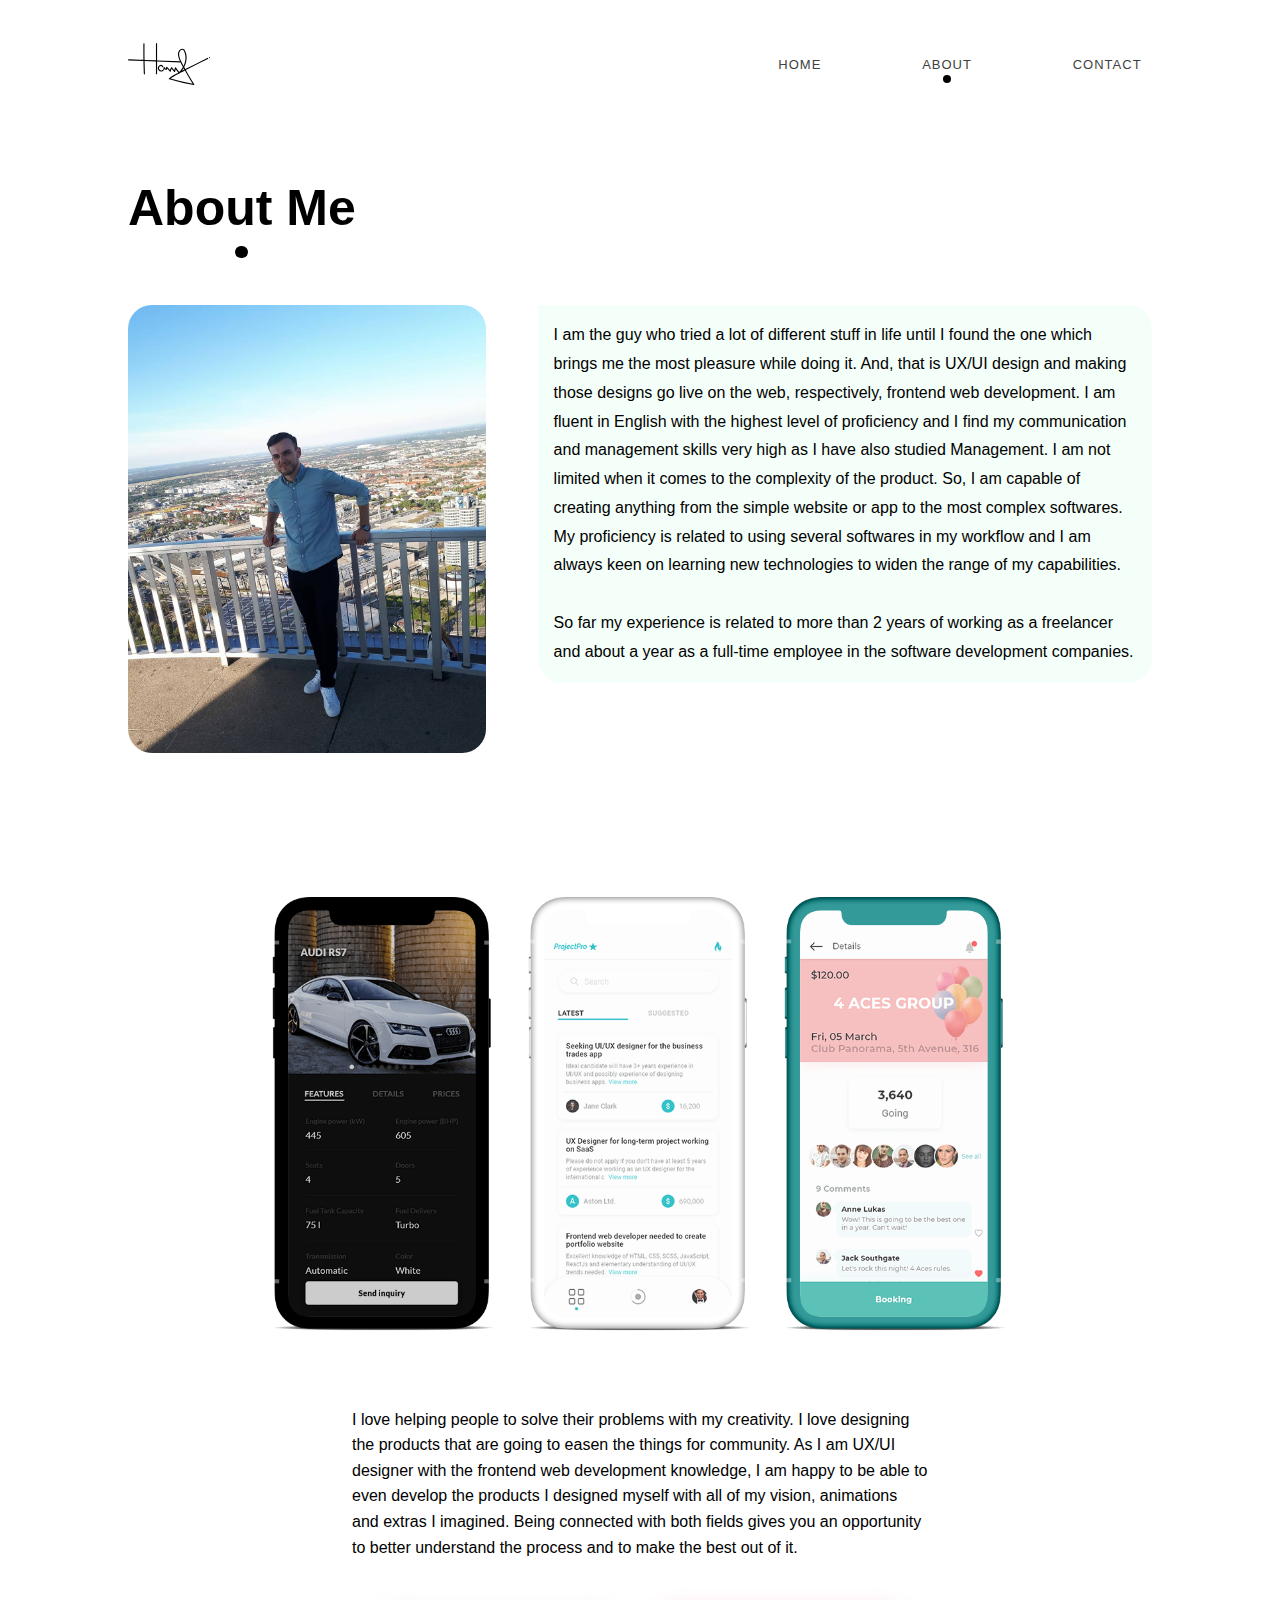
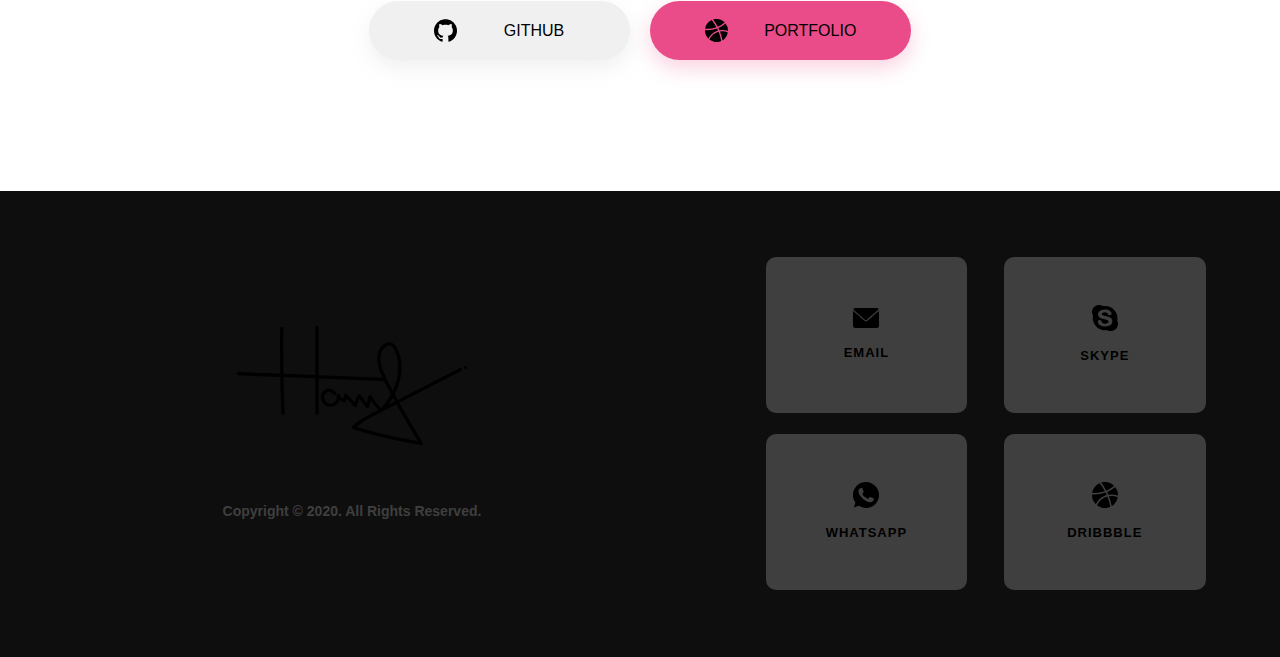
==== commit 48d12393: "Update about.html" ====
--- a/about.html
+++ b/about.html
@@ -52,14 +52,14 @@
           respectively, frontend web development. I am fluent in English with
           the highest level of proficiency and I find my communication and
           management skills very high as I have also studied Management. I am
-          not limited when it comes to complexity of the product. So, I am
+          not limited when it comes to the complexity of the product. So, I am
           capable of creating anything from the simple website or app to the
           most complex softwares. My proficiency is related to using several
           softwares in my workflow and I am always keen on learning new
           technologies to widen the range of my capabilities.<br /><br />So far
-          my experience is related to about 2 years of working as a freelancer
-          and about half a year as a full-time employee in the software
-          development company.
+          my experience is related to more than 2 years of working as a freelancer
+          and about a year as a full-time employee in the software
+          development companies.
         </p>
       </div>
     </main>
@@ -73,9 +73,9 @@
         <p>
           I love helping people to solve their problems with my creativity. I
           love designing the products that are going to easen the things for
-          community. As I am UI/UX designer with the frontend web development
-          knowledge, I am happy when I am able to even develop the products I
-          designed myself with all my vision, animations and extras I imagined.
+          community. As I am UX/UI designer with the frontend web development
+          knowledge, I am happy to be able to even develop the products I
+          designed myself with all of my vision, animations and extras I imagined.
           Being connected with both fields gives you an opportunity to better
           understand the process and to make the best out of it.
         </p>
